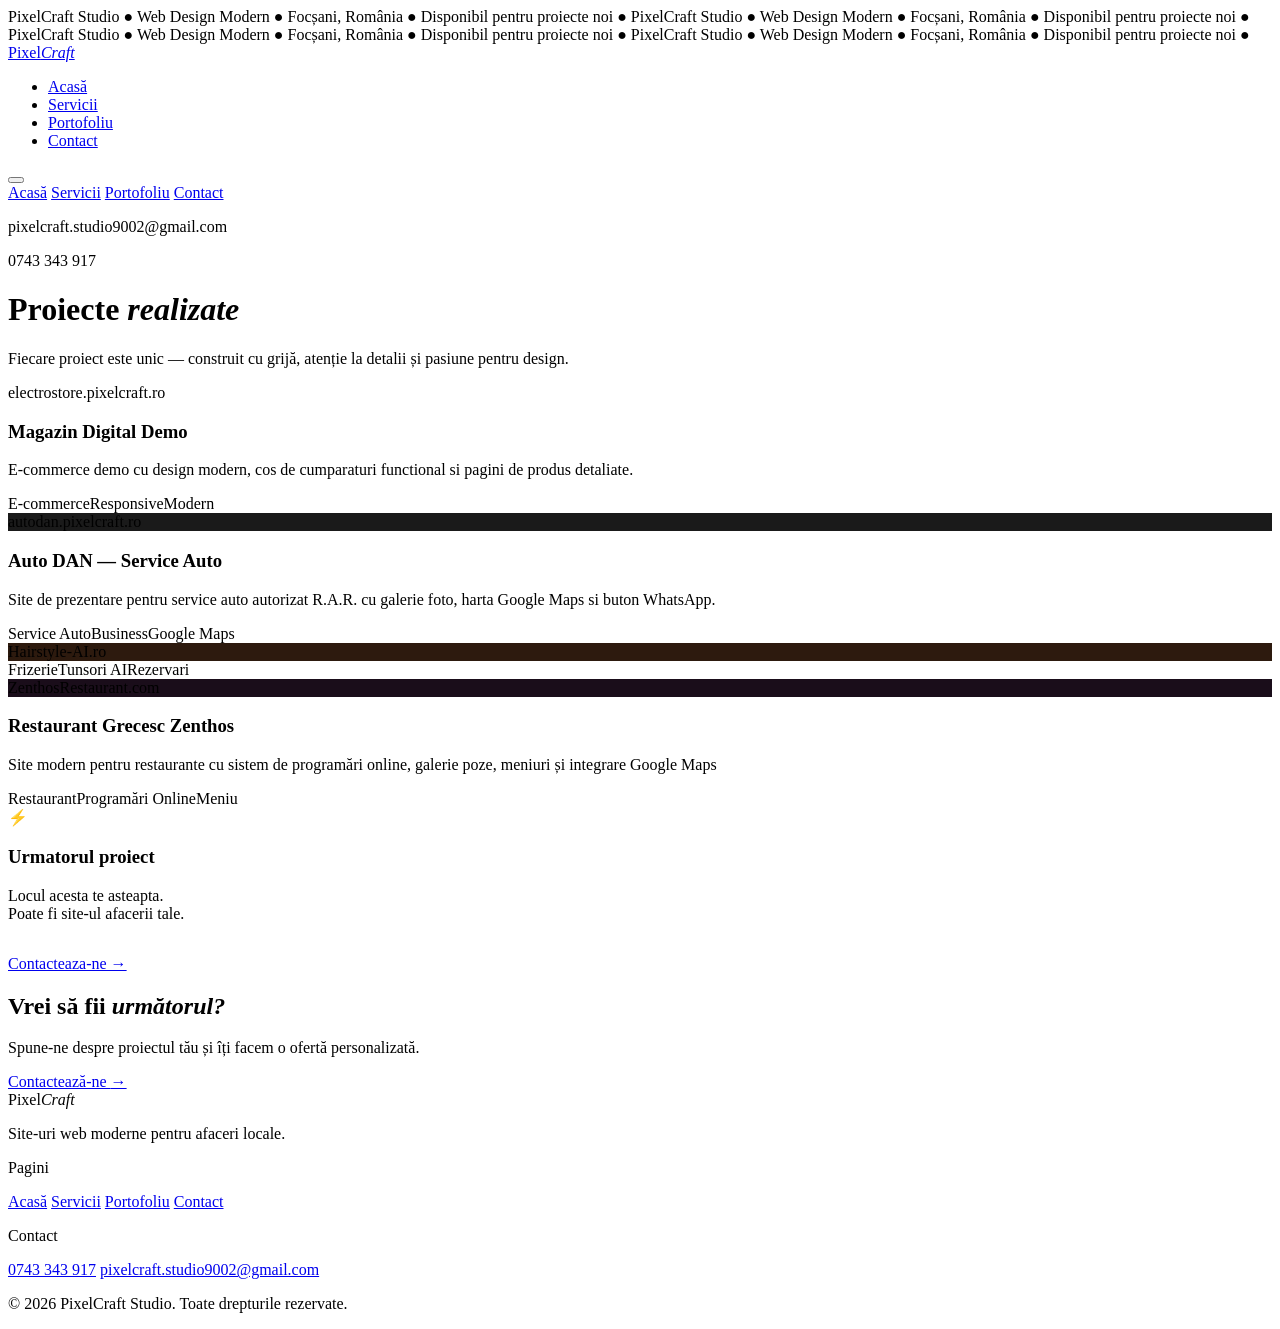
==== portofoliu.html @ c8fe1ae3 "Update portofoliu.html" ====
<!DOCTYPE html>
<html lang="ro">
<head>
<meta charset="UTF-8">
<meta name="viewport" content="width=device-width, initial-scale=1.0">
<title>Portofoliu — PixelCraft Studio</title>
<link href="https://fonts.googleapis.com/css2?family=Instrument+Serif:ital@0;1&family=Anybody:wght@300;400;500;600;700;800;900&family=JetBrains+Mono:wght@400;500&display=swap" rel="stylesheet">
<link rel="stylesheet" href="style.css">
</head>
<body>
<div class="cursor" id="cursor"></div>

<div class="marquee-wrap">
  <div class="marquee">
    <span>PixelCraft Studio <b class="dot">●</b> Web Design Modern <b class="dot">●</b> Focșani, România <b class="dot">●</b> Disponibil pentru proiecte noi <b class="dot">●</b></span>
    <span>PixelCraft Studio <b class="dot">●</b> Web Design Modern <b class="dot">●</b> Focșani, România <b class="dot">●</b> Disponibil pentru proiecte noi <b class="dot">●</b></span>
    <span>PixelCraft Studio <b class="dot">●</b> Web Design Modern <b class="dot">●</b> Focșani, România <b class="dot">●</b> Disponibil pentru proiecte noi <b class="dot">●</b></span>
    <span>PixelCraft Studio <b class="dot">●</b> Web Design Modern <b class="dot">●</b> Focșani, România <b class="dot">●</b> Disponibil pentru proiecte noi <b class="dot">●</b></span>
  </div>
</div>

<nav id="navbar">
  <a href="index.html" class="logo">Pixel<i>Craft</i></a>
  <ul class="nav-links">
    <li><a href="index.html">Acasă</a></li>
    <li><a href="servicii.html">Servicii</a></li>
    <li><a href="portofoliu.html" class="active">Portofoliu</a></li>
    <li><a href="contact.html" class="cta-link">Contact</a></li>
  </ul>
  <button class="hamburger" id="hamburger" aria-label="Meniu"><span></span><span></span><span></span></button>
</nav>

<div class="mobile-menu" id="mobileMenu">
  <div class="mobile-menu-inner">
    <a href="index.html" class="mobile-link">Acasă</a>
    <a href="servicii.html" class="mobile-link">Servicii</a>
    <a href="portofoliu.html" class="mobile-link active">Portofoliu</a>
    <a href="contact.html" class="mobile-link">Contact</a>
    <div class="mobile-menu-footer">
      <p>pixelcraft.studio9002@gmail.com</p>
      <p>0743 343 917</p>
    </div>
  </div>
</div>

<div class="page-header">
  <div class="container">
    <h1 class="page-title anim">Proiecte <em class="accent-italic">realizate</em></h1>
    <p class="page-subtitle anim anim-d2">Fiecare proiect este unic — construit cu grijă, atenție la detalii și pasiune pentru design.</p>
  </div>
</div>

<section class="portfolio-full">
  <div class="container">



<div class="portfolio-full-grid">
      <!-- PROIECT 1 - ElectroStore -->
      <a href="https://pixelcraft-fo.github.io/electrostore/" target="_blank" class="pf-card anim" style="text-decoration:none; color:inherit;">
        <div class="pf-thumb">
          <div class="pp-browser">
            <div class="pp-browser-bar">
              <span class="pp-dot"></span><span class="pp-dot"></span><span class="pp-dot"></span>
              <span class="pp-url">electrostore.pixelcraft.ro</span>
            </div>
            <div class="pp-browser-body">
              <div class="pp-line pp-line-accent"></div>
              <div class="pp-line pp-line-80"></div>
              <div class="pp-line pp-line-60"></div>
              <div class="pp-blocks">
                <div class="pp-block"></div>
                <div class="pp-block"></div>
              </div>
            </div>
          </div>
        </div>
        <div class="pf-info">
          <h3>Magazin Digital Demo</h3>
          <p>E-commerce demo cu design modern, cos de cumparaturi functional si pagini de produs detaliate.</p>
          <div class="pp-tags">
            <span>E-commerce</span><span>Responsive</span><span>Modern</span>
          </div>
        </div>
      </a>

      <!-- PROIECT 2 - Auto DAN -->
      <a href="https://pixelcraft-fo.github.io/AutoDAN/" target="_blank" class="pf-card anim anim-delay-1" style="text-decoration:none; color:inherit;">
        <div class="pf-thumb" style="background: #1a1a1a;">
          <div class="pp-browser">
            <div class="pp-browser-bar">
              <span class="pp-dot"></span><span class="pp-dot"></span><span class="pp-dot"></span>
              <span class="pp-url">autodan.pixelcraft.ro</span>
            </div>
            <div class="pp-browser-body">
              <div class="pp-line" style="width:55%; background: rgba(245,197,24,0.4);"></div>
              <div class="pp-line pp-line-80"></div>
              <div class="pp-line pp-line-60"></div>
              <div class="pp-blocks">
                <div class="pp-block"></div>
                <div class="pp-block"></div>
              </div>
            </div>
          </div>
        </div>
        <div class="pf-info">
          <h3>Auto DAN — Service Auto</h3>
          <p>Site de prezentare pentru service auto autorizat R.A.R. cu galerie foto, harta Google Maps si buton WhatsApp.</p>
          <div class="pp-tags">
            <span>Service Auto</span><span>Business</span><span>Google Maps</span>
          </div>
        </div>
      </a>

      <!-- PROIECT 3 - AI-Hairstyle (fictiv) -->
      <a href="https://barbershop-site-five.vercel.app/index.html" target="_blank" class="pf-card anim" style="text-decoration:none; color:inherit;">
        <div class="pf-thumb" style="background: #2d1a0e;">
          <div class="pp-browser">
            <div class="pp-browser-bar">
              <span class="pp-dot"></span><span class="pp-dot"></span><span class="pp-dot"></span>
              <span class="pp-url">Hairstyle-AI.ro</span>
            </div>
            <div class="pp-browser-body">
              <div class="pp-line" style="width:55%; background: rgba(196,69,54,0.4);"></div>
              <div class="pp-line pp-line-80"></div>
              <div class="pp-line pp-line-60"></div>
              <div class="pp-blocks">
                <div class="pp-block"></div>
                <div class="pp-block"></div>
              </div>
            </div>
          </div>
        </div>
         <div class="pp-tags">
            <span>Frizerie</span><span>Tunsori AI</span><span>Rezervari</span>
          </div>
        </div>
      </a>  





<!-- PROIECT 4 - Restaurant Zenthos -->
<a href="https://pixelcraft-fo.github.io/zenthos-restaurant/index.html#hero" target="_blank" class="pf-card anim anim-delay-2" style="text-decoration:none; color:inherit;">
  <div class="pf-thumb" style="background: #1a0d1a;">
    <div class="pp-browser">
      <div class="pp-browser-bar">
        <span class="pp-dot"></span><span class="pp-dot"></span><span class="pp-dot"></span>
        <span class="pp-url">ZenthosRestaurant.com</span>
      </div>
      <div class="pp-browser-body">
        <div class="pp-line" style="width:55%; background: rgba(200,100,200,0.4);"></div>
        <div class="pp-line pp-line-80"></div>
        <div class="pp-line pp-line-60"></div>
        <div class="pp-blocks">
          <div class="pp-block"></div>
          <div class="pp-block"></div>
        </div>
      </div>
    </div>
  </div>
  <div class="pf-info">
    <h3>Restaurant Grecesc Zenthos</h3>
    <p>Site modern pentru restaurante cu sistem de programări online, galerie poze, meniuri și integrare Google Maps</p>
    <div class="pp-tags">
      <span>Restaurant</span><span>Programări Online</span><span>Meniu</span>
    </div>
  </div>
</a>




    

      <!-- URMATORUL PROIECT -->
      <div class="pf-card pf-coming anim anim-delay-1">
        <div class="pf-coming-inner">
          <div class="pf-coming-icon">⚡</div>
          <h3>Urmatorul proiect</h3>
          <p>Locul acesta te asteapta.<br>Poate fi site-ul afacerii tale.</p>
          <a href="contact.html" class="link-arrow" style="margin-top: 16px; display: inline-block;">Contacteaza-ne →</a>
        </div>
      </div>
    </div>




    
  </div>
</section>

<section class="cta-band">
  <div class="container">
    <div class="cta-content anim">
      <h2 class="cta-title">Vrei să fii <em class="accent-italic">următorul?</em></h2>
      <p class="cta-desc">Spune-ne despre proiectul tău și îți facem o ofertă personalizată.</p>
      <a href="contact.html" class="btn-primary btn-light">Contactează-ne <span class="btn-arrow">→</span></a>
    </div>
  </div>
</section>

<footer class="site-footer">
  <div class="container footer-grid">
    <div class="footer-brand">
      <span class="logo">Pixel<i>Craft</i></span>
      <p class="footer-tagline">Site-uri web moderne pentru afaceri locale.</p>
    </div>
    <div class="footer-nav">
      <p class="footer-heading">Pagini</p>
      <a href="index.html">Acasă</a>
      <a href="servicii.html">Servicii</a>
      <a href="portofoliu.html">Portofoliu</a>
      <a href="contact.html">Contact</a>
    </div>
    <div class="footer-contact">
      <p class="footer-heading">Contact</p>
      <a href="tel:0743343917">0743 343 917</a>
      <a href="mailto:pixelcraft.studio9002@gmail.com">pixelcraft.studio9002@gmail.com</a>
    </div>
  </div>
  <div class="container footer-bottom">
    <p>© 2026 PixelCraft Studio. Toate drepturile rezervate.</p>
  </div>
</footer>

<script src="main.js"></script>
</body>
</html>
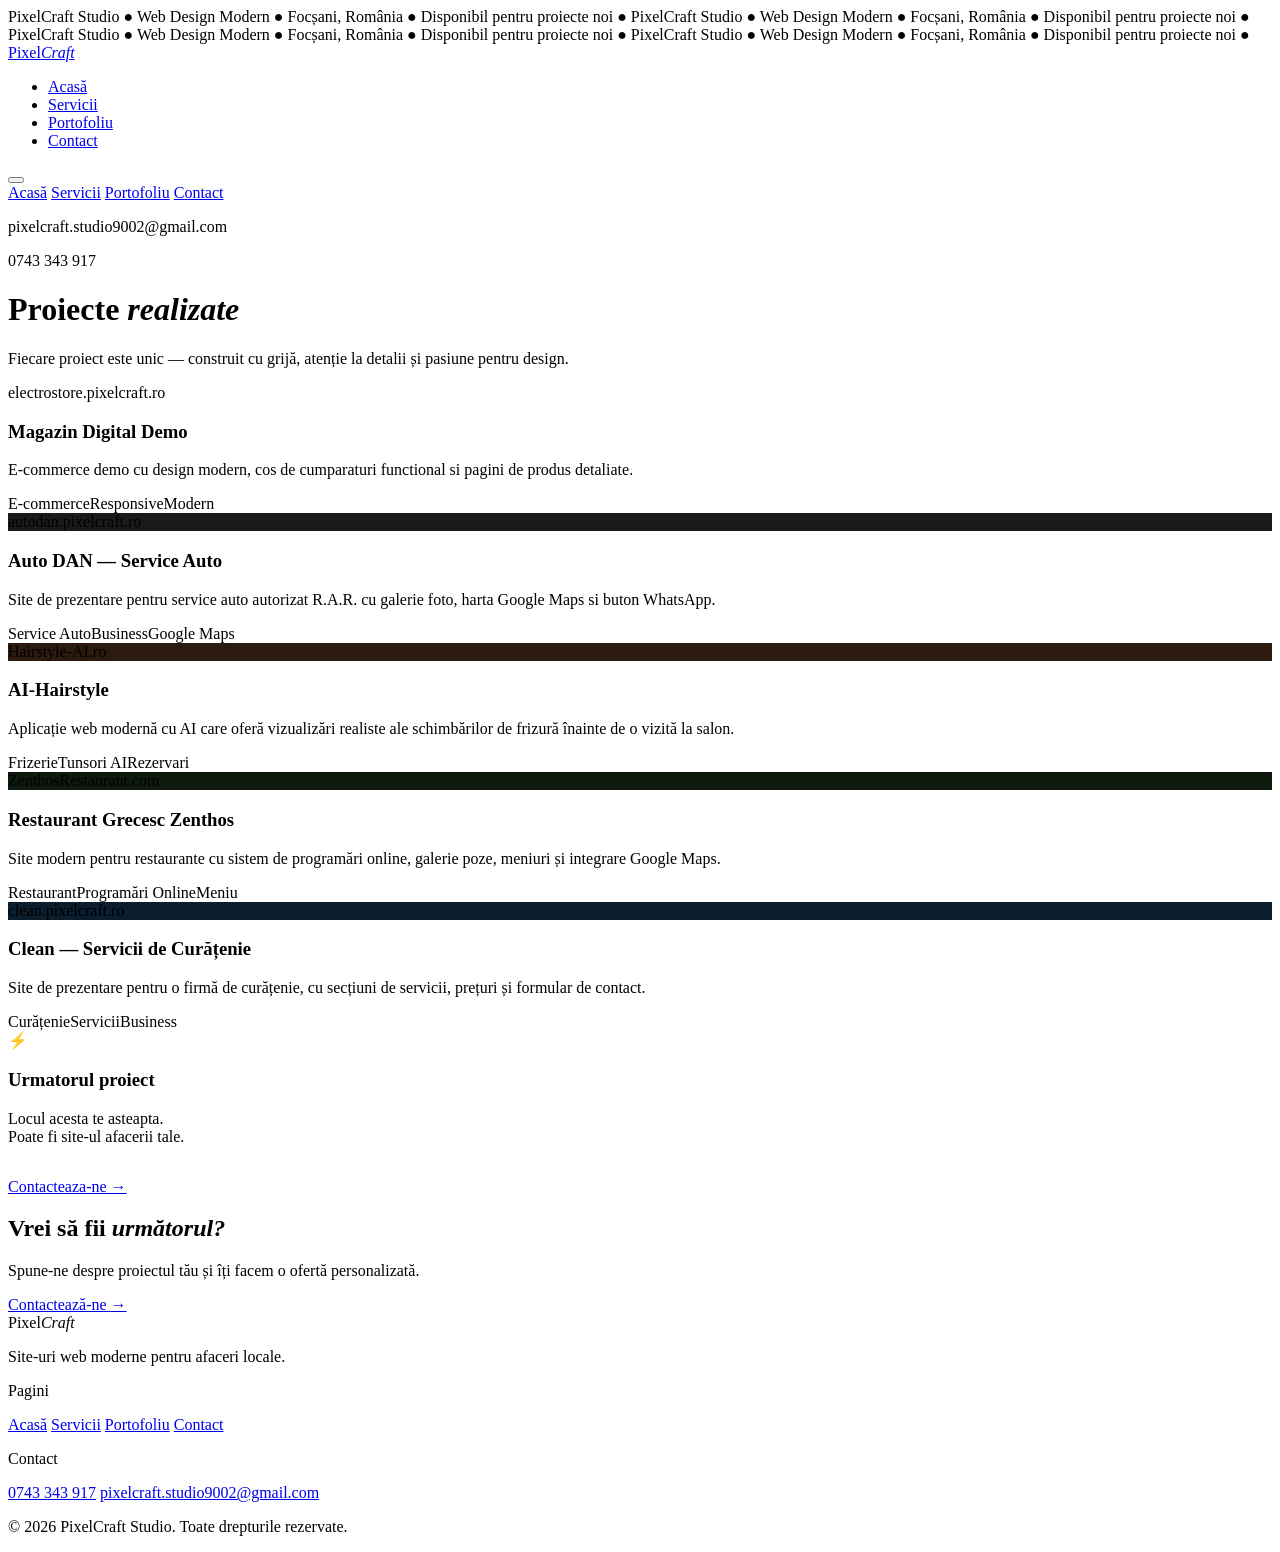
==== commit 35cd1f98: "Update portofoliu.html" ====
--- a/portofoliu.html
+++ b/portofoliu.html
@@ -52,10 +52,8 @@
 
 <section class="portfolio-full">
   <div class="container">
-
-
-
-<div class="portfolio-full-grid">
+    <div class="portfolio-full-grid">
+
       <!-- PROIECT 1 - ElectroStore -->
       <a href="https://pixelcraft-fo.github.io/electrostore/" target="_blank" class="pf-card anim" style="text-decoration:none; color:inherit;">
         <div class="pf-thumb">
@@ -112,7 +110,7 @@
         </div>
       </a>
 
-      <!-- PROIECT 3 - AI-Hairstyle (fictiv) -->
+      <!-- PROIECT 3 - AI-Hairstyle -->
       <a href="https://barbershop-site-five.vercel.app/index.html" target="_blank" class="pf-card anim" style="text-decoration:none; color:inherit;">
         <div class="pf-thumb" style="background: #2d1a0e;">
           <div class="pp-browser">
@@ -131,26 +129,54 @@
             </div>
           </div>
         </div>
-         <div class="pp-tags">
+        <div class="pf-info">
+          <h3>AI-Hairstyle</h3>
+          <p>Aplicație web modernă cu AI care oferă vizualizări realiste ale schimbărilor de frizură înainte de o vizită la salon.</p>
+          <div class="pp-tags">
             <span>Frizerie</span><span>Tunsori AI</span><span>Rezervari</span>
           </div>
         </div>
-      </a>  
-
-
-
-
-
-<!-- PROIECT 4 - Restaurant Zenthos -->
-<a href="https://pixelcraft-fo.github.io/zenthos-restaurant/index.html#hero" target="_blank" class="pf-card anim anim-delay-2" style="text-decoration:none; color:inherit;">
-  <div class="pf-thumb" style="background: #1a0d1a;">
+      </a>
+
+      <!-- PROIECT 4 - Restaurant Zenthos -->
+      <a href="https://pixelcraft-fo.github.io/zenthos-restaurant/index.html#hero" target="_blank" class="pf-card anim anim-delay-1" style="text-decoration:none; color:inherit;">
+        <div class="pf-thumb" style="background: #0d1a0d;">
+          <div class="pp-browser">
+            <div class="pp-browser-bar">
+              <span class="pp-dot"></span><span class="pp-dot"></span><span class="pp-dot"></span>
+              <span class="pp-url">ZenthosRestaurant.com</span>
+            </div>
+            <div class="pp-browser-body">
+              <div class="pp-line" style="width:55%; background: rgba(100,200,100,0.4);"></div>
+              <div class="pp-line pp-line-80"></div>
+              <div class="pp-line pp-line-60"></div>
+              <div class="pp-blocks">
+                <div class="pp-block"></div>
+                <div class="pp-block"></div>
+              </div>
+            </div>
+          </div>
+        </div>
+        <div class="pf-info">
+          <h3>Restaurant Grecesc Zenthos</h3>
+          <p>Site modern pentru restaurante cu sistem de programări online, galerie poze, meniuri și integrare Google Maps.</p>
+          <div class="pp-tags">
+            <span>Restaurant</span><span>Programări Online</span><span>Meniu</span>
+          </div>
+        </div>
+      </a>
+
+
+<!-- PROIECT 5 - Clean -->
+<a href="https://pixelcraft-fo.github.io/Clean/" target="_blank" class="pf-card anim anim-delay-1" style="text-decoration:none; color:inherit;">
+  <div class="pf-thumb" style="background: #0a1e2e;">
     <div class="pp-browser">
       <div class="pp-browser-bar">
         <span class="pp-dot"></span><span class="pp-dot"></span><span class="pp-dot"></span>
-        <span class="pp-url">ZenthosRestaurant.com</span>
+        <span class="pp-url">clean.pixelcraft.ro</span>
       </div>
       <div class="pp-browser-body">
-        <div class="pp-line" style="width:55%; background: rgba(200,100,200,0.4);"></div>
+        <div class="pp-line" style="width:55%; background: rgba(56,189,248,0.4);"></div>
         <div class="pp-line pp-line-80"></div>
         <div class="pp-line pp-line-60"></div>
         <div class="pp-blocks">
@@ -161,21 +187,18 @@
     </div>
   </div>
   <div class="pf-info">
-    <h3>Restaurant Grecesc Zenthos</h3>
-    <p>Site modern pentru restaurante cu sistem de programări online, galerie poze, meniuri și integrare Google Maps</p>
+    <h3>Clean — Servicii de Curățenie</h3>
+    <p>Site de prezentare pentru o firmă de curățenie, cu secțiuni de servicii, prețuri și formular de contact.</p>
     <div class="pp-tags">
-      <span>Restaurant</span><span>Programări Online</span><span>Meniu</span>
+      <span>Curățenie</span><span>Servicii</span><span>Business</span>
     </div>
   </div>
 </a>
 
 
-
-
-    
-
+      
       <!-- URMATORUL PROIECT -->
-      <div class="pf-card pf-coming anim anim-delay-1">
+      <div class="pf-card pf-coming anim anim-delay-2">
         <div class="pf-coming-inner">
           <div class="pf-coming-icon">⚡</div>
           <h3>Urmatorul proiect</h3>
@@ -183,12 +206,8 @@
           <a href="contact.html" class="link-arrow" style="margin-top: 16px; display: inline-block;">Contacteaza-ne →</a>
         </div>
       </div>
-    </div>
-
-
-
-
-    
+
+    </div>
   </div>
 </section>
 
@@ -202,6 +221,7 @@
   </div>
 </section>
 
+  
 <footer class="site-footer">
   <div class="container footer-grid">
     <div class="footer-brand">
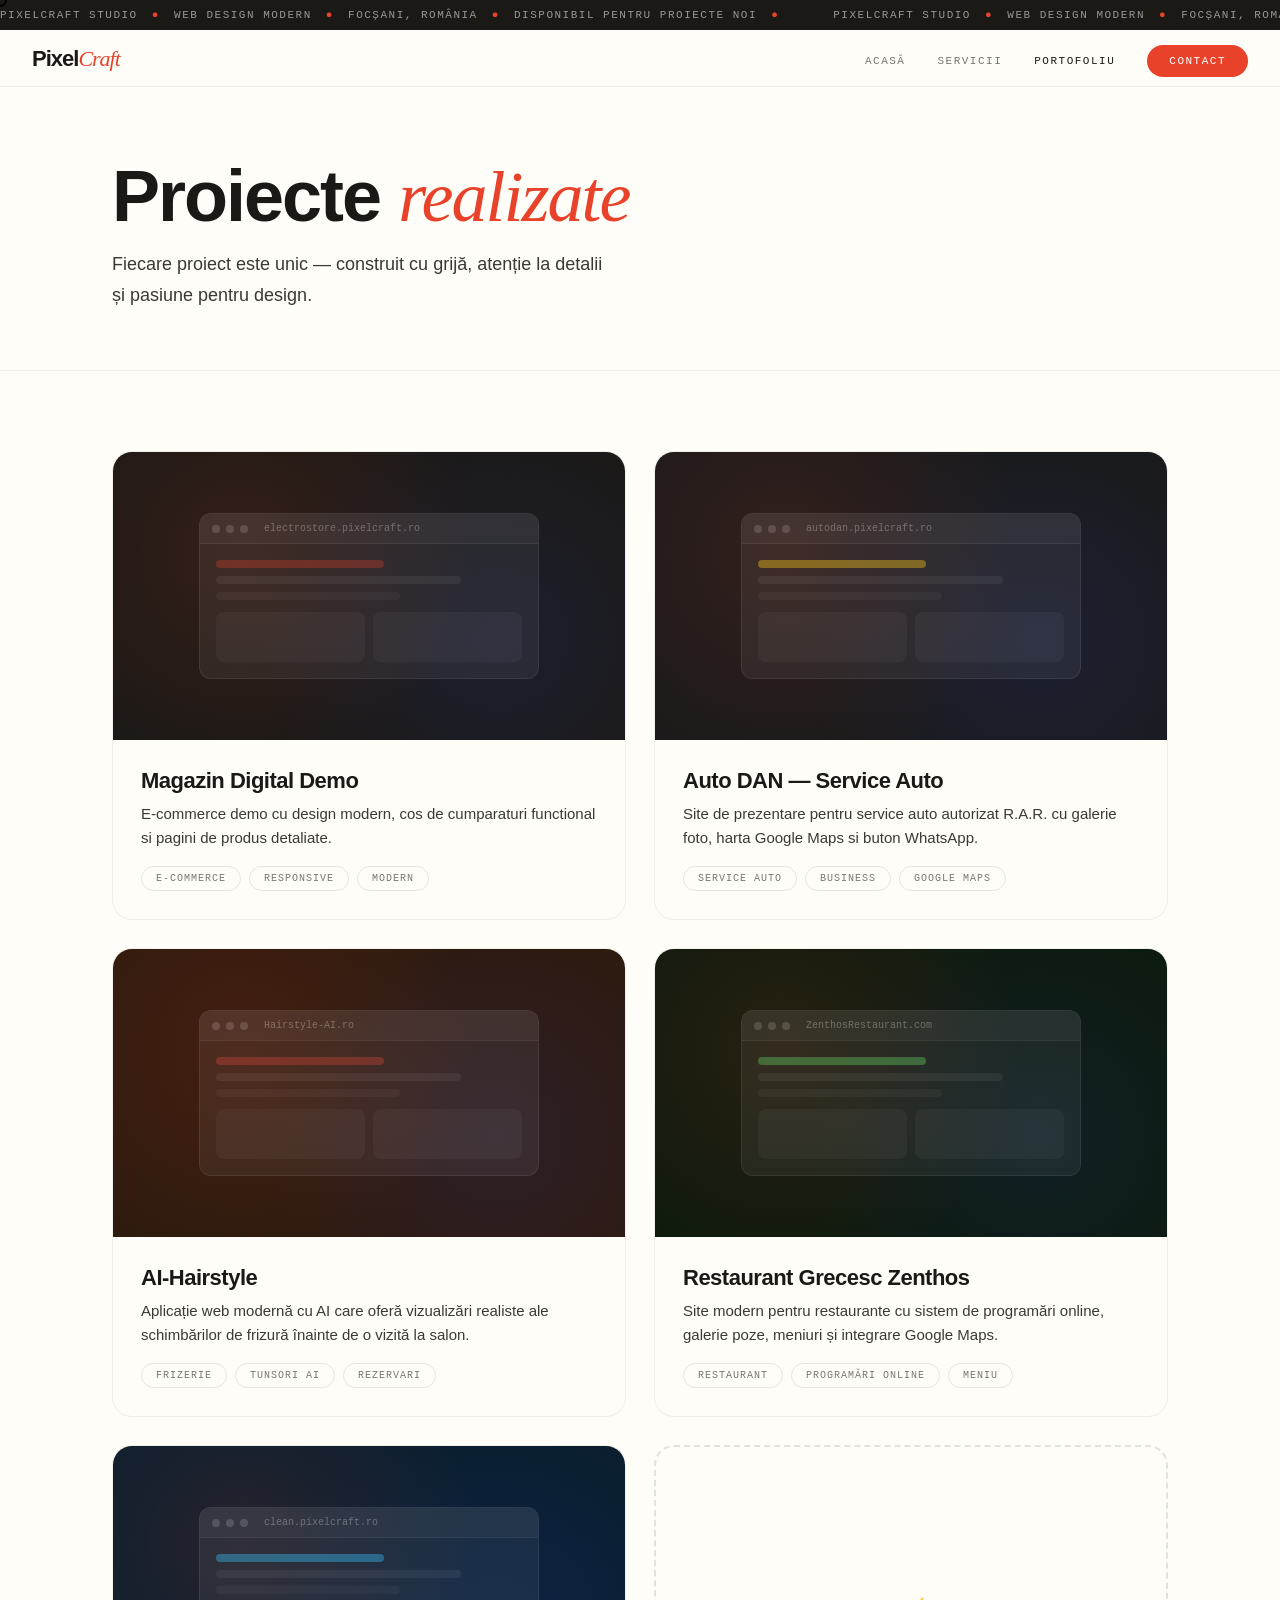
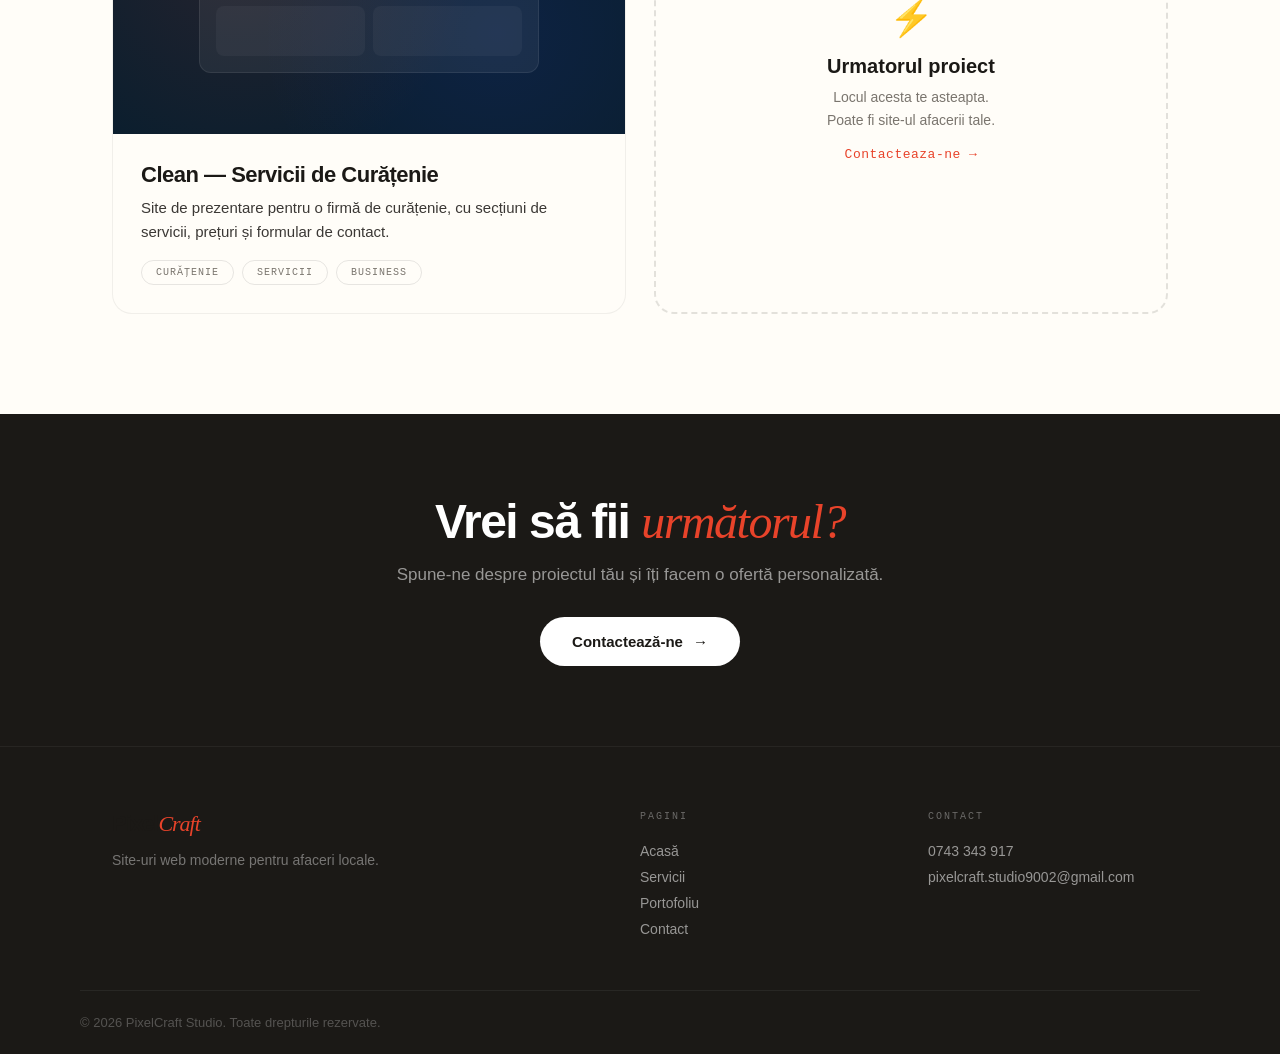
==== commit 0e7e9681: "Add files via upload" ====
--- a/portofoliu.html
+++ b/portofoliu.html
@@ -248,4 +248,4 @@
 
 <script src="main.js"></script>
 </body>
-</html>
+</html>
--- a/style.css
+++ b/style.css
@@ -0,0 +1,945 @@
+/* ===========================
+   PIXELCRAFT STUDIO — STYLES
+   =========================== */
+
+:root {
+  --cream: #FFFDF8;
+  --sand: #F5F1EA;
+  --ink: #1B1916;
+  --ink-body: #3B3835;
+  --ink-muted: #7A756E;
+  --pop: #E8432A;
+  --pop-dark: #C5331C;
+  --pop-soft: #FFF0ED;
+  --blue: #2B4AFF;
+  --blue-soft: #EEF1FF;
+  --green: #1A9E5C;
+  --green-soft: #EAFAF2;
+  --font-display: 'Anybody', sans-serif;
+  --font-serif: 'Instrument Serif', serif;
+  --font-mono: 'JetBrains Mono', monospace;
+}
+
+* { margin: 0; padding: 0; box-sizing: border-box; }
+html { scroll-behavior: smooth; }
+
+body {
+  font-family: var(--font-display);
+  background: var(--cream);
+  color: var(--ink);
+  overflow-x: hidden;
+  cursor: none;
+  -webkit-font-smoothing: antialiased;
+}
+
+.container {
+  max-width: 1120px;
+  margin: 0 auto;
+  padding: 0 32px;
+}
+
+/* ============ CURSOR ============ */
+.cursor {
+  width: 14px; height: 14px;
+  border: 2px solid var(--ink);
+  border-radius: 50%;
+  position: fixed; top: 0; left: 0;
+  pointer-events: none; z-index: 9999;
+  transition: width 0.25s, height 0.25s, margin 0.25s, background 0.25s, border-color 0.25s;
+  margin-left: -7px; margin-top: -7px;
+  mix-blend-mode: difference;
+}
+.cursor.hover {
+  width: 44px; height: 44px;
+  margin-left: -22px; margin-top: -22px;
+  background: #fff; border-color: #fff;
+}
+
+/* ============ MARQUEE ============ */
+.marquee-wrap {
+  background: var(--ink);
+  overflow: hidden;
+  padding: 9px 0;
+  position: fixed; top: 0; left: 0; right: 0;
+  z-index: 200;
+}
+.marquee {
+  display: flex; gap: 48px;
+  animation: ticker 22s linear infinite;
+  white-space: nowrap; width: max-content;
+}
+.marquee span {
+  font-family: var(--font-mono);
+  font-size: 11px;
+  letter-spacing: 1.5px;
+  text-transform: uppercase;
+  color: rgba(255,255,255,0.55);
+}
+.marquee .dot { color: var(--pop); margin: 0 6px; }
+@keyframes ticker {
+  0% { transform: translateX(0); }
+  100% { transform: translateX(-50%); }
+}
+
+/* ============ NAV ============ */
+nav {
+  position: fixed;
+  top: 32px; left: 0; right: 0;
+  z-index: 150;
+  padding: 14px 32px;
+  display: flex; align-items: center; justify-content: space-between;
+  background: rgba(255,253,248,0.8);
+  backdrop-filter: blur(20px);
+  -webkit-backdrop-filter: blur(20px);
+  border-bottom: 1px solid rgba(27,25,22,0.06);
+}
+.logo {
+  font-family: var(--font-display);
+  font-weight: 900; font-size: 22px;
+  text-decoration: none; color: var(--ink);
+  letter-spacing: -1px;
+}
+.logo i {
+  font-family: var(--font-serif);
+  font-style: italic; color: var(--pop); font-weight: 400;
+}
+.nav-links {
+  display: flex; gap: 32px; list-style: none; align-items: center;
+}
+.nav-links a {
+  font-family: var(--font-mono);
+  font-size: 11px; text-transform: uppercase;
+  letter-spacing: 1.5px; color: var(--ink-muted);
+  text-decoration: none; transition: color 0.3s;
+  font-weight: 500;
+}
+.nav-links a:hover, .nav-links a.active { color: var(--ink); }
+.nav-links .cta-link {
+  background: var(--pop); color: #fff !important;
+  padding: 10px 22px; border-radius: 100px;
+  transition: all 0.3s;
+}
+.nav-links .cta-link:hover { background: var(--pop-dark); transform: scale(1.04); }
+
+.hamburger {
+  display: none; background: none; border: none;
+  cursor: pointer; padding: 4px; z-index: 210;
+}
+.hamburger span {
+  display: block; width: 26px; height: 2px;
+  background: var(--ink); margin: 6px 0;
+  transition: all 0.3s; border-radius: 2px;
+}
+.hamburger.open span:nth-child(1) { transform: rotate(45deg) translate(5px, 6px); }
+.hamburger.open span:nth-child(2) { opacity: 0; }
+.hamburger.open span:nth-child(3) { transform: rotate(-45deg) translate(5px, -6px); }
+
+/* ============ MOBILE MENU ============ */
+.mobile-menu {
+  position: fixed; inset: 0;
+  background: var(--cream);
+  z-index: 190;
+  display: flex; align-items: center; justify-content: center;
+  opacity: 0; pointer-events: none;
+  transition: opacity 0.4s;
+}
+.mobile-menu.open { opacity: 1; pointer-events: all; }
+.mobile-menu-inner { text-align: center; }
+.mobile-link {
+  display: block;
+  font-family: var(--font-display);
+  font-weight: 800; font-size: 36px;
+  letter-spacing: -1px;
+  color: var(--ink); text-decoration: none;
+  padding: 14px 0;
+  transition: color 0.3s;
+}
+.mobile-link:hover, .mobile-link.active { color: var(--pop); }
+.mobile-menu-footer {
+  margin-top: 40px;
+  font-family: var(--font-mono);
+  font-size: 12px; color: var(--ink-muted);
+  line-height: 2;
+}
+
+/* ============ TYPOGRAPHY ============ */
+.accent-italic {
+  font-family: var(--font-serif);
+  font-style: italic; font-weight: 400;
+  color: var(--pop);
+}
+.section-num {
+  font-family: var(--font-mono);
+  font-size: 13px; color: var(--pop);
+  letter-spacing: 2px; margin-bottom: 14px;
+  display: block;
+}
+.section-title {
+  font-family: var(--font-display);
+  font-weight: 800;
+  font-size: clamp(32px, 4.5vw, 52px);
+  letter-spacing: -1.5px; line-height: 1.05;
+  color: var(--ink);
+}
+.section-header { margin-bottom: 48px; }
+
+/* ============ BUTTONS ============ */
+.btn-primary {
+  display: inline-flex; align-items: center; gap: 10px;
+  background: var(--pop); color: #fff;
+  font-family: var(--font-display);
+  font-size: 15px; font-weight: 600;
+  padding: 16px 32px; border-radius: 100px;
+  text-decoration: none; border: none; cursor: pointer;
+  transition: all 0.35s cubic-bezier(0.16,1,0.3,1);
+}
+.btn-primary:hover {
+  background: var(--pop-dark);
+  transform: translateY(-2px);
+  box-shadow: 0 10px 30px rgba(232,67,42,0.25);
+}
+.btn-arrow { transition: transform 0.3s; }
+.btn-primary:hover .btn-arrow { transform: translateX(4px); }
+
+.btn-outline {
+  display: inline-flex; align-items: center; gap: 10px;
+  background: transparent; color: var(--ink);
+  font-family: var(--font-display);
+  font-size: 15px; font-weight: 600;
+  padding: 16px 32px; border-radius: 100px;
+  text-decoration: none;
+  border: 2px solid rgba(27,25,22,0.15);
+  transition: all 0.35s;
+}
+.btn-outline:hover {
+  border-color: var(--ink);
+  transform: translateY(-2px);
+}
+
+.btn-light {
+  background: #fff; color: var(--ink);
+}
+.btn-light:hover {
+  background: var(--sand);
+  box-shadow: 0 10px 30px rgba(0,0,0,0.1);
+}
+
+.link-arrow {
+  font-family: var(--font-mono);
+  font-size: 13px; letter-spacing: 0.5px;
+  color: var(--pop); text-decoration: none;
+  font-weight: 500;
+  transition: letter-spacing 0.3s;
+}
+.link-arrow:hover { letter-spacing: 1.5px; }
+
+.section-cta { margin-top: 40px; }
+
+/* ============ HERO ============ */
+.hero {
+  min-height: 100vh;
+  display: flex; align-items: center;
+  padding: 140px 0 80px;
+  position: relative; overflow: hidden;
+}
+.hero-inner {
+  max-width: 1120px; margin: 0 auto;
+  padding: 0 32px; position: relative; z-index: 2;
+}
+.hero-eyebrow {
+  font-family: var(--font-mono);
+  font-size: 12px; letter-spacing: 3px;
+  text-transform: uppercase;
+  color: var(--ink-muted); margin-bottom: 28px;
+}
+.hero-title {
+  font-family: var(--font-display);
+  font-weight: 900;
+  font-size: clamp(48px, 8vw, 100px);
+  line-height: 0.95; letter-spacing: -3px;
+  margin-bottom: 32px; color: var(--ink);
+}
+.hero-title .line {
+  display: block; overflow: hidden;
+}
+.hero-title .line span {
+  display: inline-block;
+}
+.hero-desc {
+  font-size: 18px; color: var(--ink-body);
+  max-width: 460px; line-height: 1.75;
+  font-weight: 400; margin-bottom: 40px;
+}
+.hero-buttons { display: flex; gap: 14px; flex-wrap: wrap; }
+
+.hero-shapes {
+  position: absolute; inset: 0; z-index: 1;
+  pointer-events: none;
+}
+.blob {
+  position: absolute; border-radius: 50%;
+  animation: morph 10s ease-in-out infinite;
+}
+.blob-1 {
+  width: 340px; height: 340px;
+  background: var(--pop-soft);
+  top: 10%; right: 5%;
+  opacity: 0.7;
+}
+.blob-2 {
+  width: 200px; height: 200px;
+  background: var(--blue-soft);
+  top: 50%; right: 20%;
+  animation-delay: -3s; opacity: 0.6;
+}
+.blob-3 {
+  width: 140px; height: 140px;
+  background: var(--green-soft);
+  top: 65%; right: 8%;
+  animation-delay: -6s; opacity: 0.5;
+}
+@keyframes morph {
+  0%, 100% { border-radius: 60% 40% 30% 70% / 60% 30% 70% 40%; }
+  33% { border-radius: 30% 60% 70% 40% / 50% 60% 30% 60%; }
+  66% { border-radius: 50% 60% 30% 60% / 30% 40% 70% 60%; }
+}
+
+/* ============ HOME SERVICES ============ */
+.home-services {
+  padding: 80px 0 100px;
+  border-top: 1px solid rgba(27,25,22,0.06);
+}
+.services-preview {
+  display: grid; grid-template-columns: repeat(3, 1fr);
+  gap: 2px; background: rgba(27,25,22,0.08);
+  border-radius: 20px; overflow: hidden;
+}
+.service-preview-card {
+  background: var(--cream);
+  padding: 40px 28px;
+  text-decoration: none; color: var(--ink);
+  position: relative; overflow: hidden;
+  transition: all 0.5s cubic-bezier(0.16,1,0.3,1);
+  display: flex; flex-direction: column;
+}
+.service-preview-card::before {
+  content: ''; position: absolute; inset: 0;
+  background: var(--ink);
+  transform: translateY(101%);
+  transition: transform 0.5s cubic-bezier(0.16,1,0.3,1);
+  z-index: 0;
+}
+.service-preview-card:hover::before { transform: translateY(0); }
+.service-preview-card > * { position: relative; z-index: 1; }
+.service-preview-card:hover { color: #fff; }
+.service-preview-card:hover .sp-num { color: var(--pop); }
+.service-preview-card:hover .sp-desc { color: rgba(255,255,255,0.6); }
+.service-preview-card:hover .sp-price { background: rgba(255,255,255,0.1); color: #fff; border-color: rgba(255,255,255,0.2); }
+.service-preview-card:hover .sp-arrow { opacity: 1; transform: translateX(0); }
+
+.sp-num {
+  font-family: var(--font-mono);
+  font-size: 44px; font-weight: 500;
+  color: rgba(27,25,22,0.07);
+  margin-bottom: 28px; transition: color 0.5s;
+}
+.sp-name {
+  font-family: var(--font-display);
+  font-size: 21px; font-weight: 700;
+  letter-spacing: -0.3px; margin-bottom: 12px;
+}
+.sp-desc {
+  font-size: 15px; color: var(--ink-body);
+  line-height: 1.65; font-weight: 400;
+  margin-bottom: 24px; transition: color 0.5s;
+  flex: 1;
+}
+.sp-price {
+  display: inline-block;
+  font-family: var(--font-mono);
+  font-size: 12px; font-weight: 500;
+  padding: 8px 16px;
+  border: 1px solid rgba(27,25,22,0.1);
+  border-radius: 100px;
+  color: var(--ink-body);
+  transition: all 0.5s;
+}
+.sp-arrow {
+  position: absolute;
+  bottom: 40px; right: 28px;
+  font-size: 22px; color: var(--pop);
+  opacity: 0; transform: translateX(-10px);
+  transition: all 0.4s;
+}
+
+/* ============ HOME PORTFOLIO ============ */
+.home-portfolio {
+  padding: 80px 0 100px;
+  border-top: 1px solid rgba(27,25,22,0.06);
+}
+.portfolio-preview { margin-top: 0; }
+.pp-card {
+  display: grid; grid-template-columns: 1.1fr 0.9fr;
+  background: var(--ink); border-radius: 24px;
+  overflow: hidden;
+  transition: transform 0.5s cubic-bezier(0.16,1,0.3,1);
+}
+.pp-card:hover { transform: scale(0.99); }
+
+.pp-visual {
+  padding: 40px; display: flex;
+  align-items: center; justify-content: center;
+  position: relative;
+  background:
+    radial-gradient(circle at 30% 40%, rgba(232,67,42,0.12) 0%, transparent 60%),
+    radial-gradient(circle at 70% 60%, rgba(43,74,255,0.1) 0%, transparent 60%);
+}
+.pp-browser {
+  width: 100%; max-width: 360px;
+  background: rgba(255,255,255,0.06);
+  border: 1px solid rgba(255,255,255,0.08);
+  border-radius: 12px; overflow: hidden;
+}
+.pp-browser-bar {
+  height: 30px;
+  background: rgba(255,255,255,0.04);
+  display: flex; align-items: center;
+  gap: 6px; padding: 0 12px;
+  border-bottom: 1px solid rgba(255,255,255,0.06);
+}
+.pp-dot {
+  width: 8px; height: 8px;
+  border-radius: 50%;
+  background: rgba(255,255,255,0.15);
+}
+.pp-url {
+  font-family: var(--font-mono);
+  font-size: 10px; color: rgba(255,255,255,0.3);
+  margin-left: 10px;
+}
+.pp-browser-body { padding: 16px; }
+.pp-line {
+  height: 8px; border-radius: 100px;
+  margin-bottom: 8px;
+}
+.pp-line-accent { width: 55%; background: rgba(232,67,42,0.3); }
+.pp-line-80 { width: 80%; background: rgba(255,255,255,0.06); }
+.pp-line-60 { width: 60%; background: rgba(255,255,255,0.04); }
+.pp-blocks {
+  display: grid; grid-template-columns: 1fr 1fr;
+  gap: 8px; margin-top: 12px;
+}
+.pp-block {
+  height: 50px; border-radius: 8px;
+  background: rgba(255,255,255,0.04);
+}
+
+.pp-info {
+  padding: 48px 40px;
+  display: flex; flex-direction: column;
+  justify-content: center; color: #fff;
+}
+.pp-label {
+  font-family: var(--font-mono);
+  font-size: 11px; letter-spacing: 2px;
+  text-transform: uppercase;
+  color: rgba(255,255,255,0.45);
+  margin-bottom: 14px;
+}
+.pp-name {
+  font-family: var(--font-display);
+  font-size: 28px; font-weight: 700;
+  letter-spacing: -1px; margin-bottom: 14px;
+}
+.pp-desc {
+  font-size: 15px; color: rgba(255,255,255,0.6);
+  line-height: 1.65; margin-bottom: 20px;
+}
+.pp-tags { display: flex; gap: 8px; flex-wrap: wrap; }
+.pp-tags span {
+  font-family: var(--font-mono);
+  font-size: 10px; letter-spacing: 1px;
+  text-transform: uppercase;
+  padding: 6px 14px; border-radius: 100px;
+  border: 1px solid rgba(255,255,255,0.12);
+  color: rgba(255,255,255,0.5);
+}
+
+/* ============ CTA BAND ============ */
+.cta-band {
+  background: var(--ink);
+  padding: 80px 0;
+}
+.cta-content { text-align: center; }
+.cta-title {
+  font-family: var(--font-display);
+  font-weight: 800;
+  font-size: clamp(30px, 4vw, 48px);
+  letter-spacing: -1.5px;
+  color: #fff; margin-bottom: 16px;
+}
+.cta-desc {
+  font-size: 17px; color: rgba(255,255,255,0.55);
+  margin-bottom: 32px; font-weight: 400;
+}
+
+/* ============ FOOTER ============ */
+.site-footer {
+  background: var(--ink);
+  padding: 64px 0 0;
+  border-top: 1px solid rgba(255,255,255,0.05);
+}
+.footer-grid {
+  display: grid;
+  grid-template-columns: 2fr 1fr 1fr;
+  gap: 48px;
+  padding-bottom: 48px;
+  border-bottom: 1px solid rgba(255,255,255,0.06);
+}
+.footer-brand .logo { display: inline-block; margin-bottom: 12px; }
+.footer-brand .logo i { color: var(--pop); }
+.footer-tagline {
+  font-size: 14px; color: rgba(255,255,255,0.4);
+  font-weight: 400; line-height: 1.6;
+}
+.footer-heading {
+  font-family: var(--font-mono);
+  font-size: 10px; letter-spacing: 2px;
+  text-transform: uppercase;
+  color: rgba(255,255,255,0.35);
+  margin-bottom: 16px;
+}
+.footer-nav a, .footer-contact a {
+  display: block;
+  font-size: 14px; color: rgba(255,255,255,0.55);
+  text-decoration: none;
+  padding: 5px 0; transition: color 0.3s;
+}
+.footer-nav a:hover, .footer-contact a:hover { color: #fff; }
+.footer-bottom {
+  padding: 24px 0;
+  font-size: 13px; color: rgba(255,255,255,0.25);
+}
+
+/* ============ ANIMATIONS ============ */
+.anim {
+  opacity: 0; transform: translateY(30px);
+  transition: all 0.8s cubic-bezier(0.16,1,0.3,1);
+}
+.anim.in { opacity: 1; transform: translateY(0); }
+.anim-delay-1 { transition-delay: 0.1s; }
+.anim-delay-2 { transition-delay: 0.2s; }
+.anim-d1 { transition-delay: 0.2s; }
+.anim-d2 { transition-delay: 0.35s; }
+.anim-d3 { transition-delay: 0.5s; }
+.anim-d4 { transition-delay: 0.65s; }
+.anim-d5 { transition-delay: 0.8s; }
+
+/* ============ SERVICII PAGE ============ */
+.page-header {
+  padding: 160px 0 60px;
+  border-bottom: 1px solid rgba(27,25,22,0.06);
+}
+.page-title {
+  font-family: var(--font-display);
+  font-weight: 900;
+  font-size: clamp(40px, 6vw, 72px);
+  letter-spacing: -2px; line-height: 1;
+  color: var(--ink); margin-bottom: 16px;
+}
+.page-subtitle {
+  font-size: 18px; color: var(--ink-body);
+  font-weight: 400; max-width: 500px;
+  line-height: 1.7;
+}
+
+.services-full {
+  padding: 80px 0;
+}
+.service-full-card {
+  display: grid; grid-template-columns: 1fr 1.3fr;
+  gap: 60px; padding: 60px 0;
+  border-bottom: 1px solid rgba(27,25,22,0.06);
+  align-items: start;
+}
+.service-full-card:last-child { border-bottom: none; }
+
+.sf-num {
+  font-family: var(--font-mono);
+  font-size: 64px; font-weight: 500;
+  color: rgba(27,25,22,0.06);
+  margin-bottom: 16px;
+}
+.sf-name {
+  font-family: var(--font-display);
+  font-size: 32px; font-weight: 800;
+  letter-spacing: -1px; margin-bottom: 8px;
+}
+.sf-price-tag {
+  font-family: var(--font-mono);
+  font-size: 14px; font-weight: 500;
+  color: var(--pop);
+}
+
+.sf-desc {
+  font-size: 16px; color: var(--ink-body);
+  line-height: 1.8; margin-bottom: 24px;
+  font-weight: 400;
+}
+.sf-features {
+  list-style: none;
+  display: flex; flex-direction: column; gap: 12px;
+}
+.sf-features li {
+  font-size: 15px; color: var(--ink-body);
+  display: flex; align-items: center; gap: 12px;
+  font-weight: 400;
+}
+.sf-features li::before {
+  content: '→';
+  color: var(--pop);
+  font-weight: 600;
+  flex-shrink: 0;
+}
+
+/* PRICING TABLE on Servicii page */
+.pricing-section {
+  padding: 80px 0 100px;
+  border-top: 1px solid rgba(27,25,22,0.06);
+}
+.pricing-layout {
+  display: grid; grid-template-columns: repeat(4, 1fr);
+  gap: 0; margin-top: 48px;
+  border: 1px solid rgba(27,25,22,0.08);
+  border-radius: 24px; overflow: hidden;
+}
+.pricing-col {
+  padding: 44px 28px;
+  border-right: 1px solid rgba(27,25,22,0.06);
+  transition: all 0.4s;
+}
+.pricing-col:last-child { border-right: none; }
+.pricing-col.highlight { background: var(--ink); color: #fff; }
+.pricing-col:not(.highlight):hover { background: var(--sand); }
+
+.pricing-badge {
+  font-family: var(--font-mono);
+  font-size: 10px; letter-spacing: 2px;
+  text-transform: uppercase;
+  padding: 6px 14px; border-radius: 100px;
+  display: inline-block; margin-bottom: 20px;
+}
+.pricing-col:not(.highlight) .pricing-badge { background: var(--sand); color: var(--ink-muted); }
+.pricing-col.highlight .pricing-badge { background: var(--pop); color: #fff; }
+
+.pricing-tier {
+  font-family: var(--font-display);
+  font-weight: 700; font-size: 22px;
+  letter-spacing: -0.5px; margin-bottom: 6px;
+}
+.pricing-tier-desc {
+  font-size: 14px; font-weight: 400; margin-bottom: 28px;
+}
+.pricing-col:not(.highlight) .pricing-tier-desc { color: var(--ink-muted); }
+.pricing-col.highlight .pricing-tier-desc { color: rgba(255,255,255,0.5); }
+
+.pricing-price {
+  font-family: var(--font-display);
+  font-weight: 900; font-size: 40px;
+  letter-spacing: -2px; margin-bottom: 4px;
+}
+.pricing-price span { font-size: 16px; font-weight: 400; letter-spacing: 0; }
+.pricing-col:not(.highlight) .pricing-price span { color: var(--ink-muted); }
+.pricing-col.highlight .pricing-price span { color: rgba(255,255,255,0.5); }
+
+.pricing-from {
+  font-family: var(--font-mono);
+  font-size: 11px; letter-spacing: 1px;
+  margin-bottom: 28px;
+}
+.pricing-col:not(.highlight) .pricing-from { color: var(--ink-muted); }
+.pricing-col.highlight .pricing-from { color: rgba(255,255,255,0.4); }
+
+.pricing-list {
+  list-style: none;
+  display: flex; flex-direction: column; gap: 12px;
+  margin-bottom: 32px;
+}
+.pricing-list li {
+  font-size: 14px; font-weight: 400;
+  display: flex; align-items: center; gap: 10px;
+}
+.pricing-list li::before {
+  content: '→'; font-size: 12px; color: var(--pop);
+  flex-shrink: 0;
+}
+.pricing-col:not(.highlight) .pricing-list li { color: var(--ink-body); }
+.pricing-col.highlight .pricing-list li { color: rgba(255,255,255,0.7); }
+
+.pricing-cta {
+  display: block; width: 100%; padding: 14px;
+  text-align: center;
+  font-family: var(--font-mono);
+  font-size: 12px; letter-spacing: 1.5px;
+  text-transform: uppercase; text-decoration: none;
+  border-radius: 100px; transition: all 0.3s;
+}
+.pricing-col:not(.highlight) .pricing-cta {
+  border: 1px solid rgba(27,25,22,0.12); color: var(--ink);
+}
+.pricing-col:not(.highlight) .pricing-cta:hover {
+  background: var(--ink); color: #fff; border-color: var(--ink);
+}
+.pricing-col.highlight .pricing-cta {
+  background: var(--pop); color: #fff; border: none;
+}
+.pricing-col.highlight .pricing-cta:hover {
+  background: var(--pop-dark); transform: scale(1.02);
+}
+
+/* ============ PORTOFOLIU PAGE ============ */
+.portfolio-full { padding: 80px 0 100px; }
+.portfolio-full-grid {
+  display: grid; grid-template-columns: 1fr 1fr;
+  gap: 28px;
+}
+.pf-card {
+  border-radius: 20px; overflow: hidden;
+  border: 1px solid rgba(27,25,22,0.06);
+  transition: all 0.5s cubic-bezier(0.16,1,0.3,1);
+  background: var(--cream);
+}
+.pf-card:hover {
+  transform: translateY(-6px);
+  box-shadow: 0 20px 50px rgba(0,0,0,0.07);
+}
+.pf-thumb {
+  aspect-ratio: 16/9;
+  background: var(--ink);
+  display: flex; align-items: center; justify-content: center;
+  position: relative; overflow: hidden;
+  padding: 24px;
+}
+.pf-thumb::before {
+  content: ''; position: absolute; inset: 0;
+  background:
+    radial-gradient(circle at 25% 35%, rgba(232,67,42,0.12), transparent 55%),
+    radial-gradient(circle at 75% 65%, rgba(43,74,255,0.1), transparent 55%);
+}
+.pf-thumb .pp-browser {
+  position: relative; z-index: 1;
+  width: 85%; max-width: 340px;
+}
+.pf-info { padding: 28px; }
+.pf-info h3 {
+  font-family: var(--font-display);
+  font-size: 22px; font-weight: 700;
+  letter-spacing: -0.5px; margin-bottom: 8px;
+  color: var(--ink);
+}
+.pf-info p {
+  font-size: 15px; color: var(--ink-body);
+  line-height: 1.6; margin-bottom: 16px;
+}
+.pf-info .pp-tags span {
+  color: var(--ink-muted);
+  border-color: rgba(27,25,22,0.1);
+}
+
+.pf-coming {
+  border: 2px dashed rgba(27,25,22,0.12);
+  background: transparent;
+  display: flex; align-items: center; justify-content: center;
+  min-height: 340px; text-align: center;
+}
+.pf-coming:hover { transform: none; box-shadow: none; }
+.pf-coming-inner { padding: 40px; }
+.pf-coming-icon {
+  font-size: 36px; margin-bottom: 16px;
+  animation: pulse-icon 3s ease-in-out infinite;
+}
+@keyframes pulse-icon {
+  0%, 100% { transform: scale(1); }
+  50% { transform: scale(1.15); }
+}
+.pf-coming-inner h3 {
+  font-family: var(--font-display);
+  font-size: 20px; font-weight: 700;
+  margin-bottom: 8px; color: var(--ink);
+}
+.pf-coming-inner p {
+  font-size: 14px; color: var(--ink-muted);
+  line-height: 1.6;
+}
+
+/* ============ CONTACT PAGE ============ */
+.contact-full { padding: 80px 0 100px; }
+.contact-grid {
+  display: grid; grid-template-columns: 1fr 1fr;
+  gap: 64px; align-items: start;
+}
+.contact-text {
+  font-size: 17px; color: var(--ink-body);
+  line-height: 1.8; margin-bottom: 40px;
+  font-weight: 400;
+}
+.contact-info-item {
+  display: flex; align-items: center; gap: 18px;
+  padding: 22px 0;
+  border-bottom: 1px solid rgba(27,25,22,0.06);
+}
+.ci-icon {
+  width: 50px; height: 50px;
+  border-radius: 14px;
+  display: flex; align-items: center; justify-content: center;
+  font-size: 22px; flex-shrink: 0;
+}
+.ci-icon.phone { background: var(--green-soft); }
+.ci-icon.email { background: var(--blue-soft); }
+.ci-label {
+  font-family: var(--font-mono);
+  font-size: 10px; letter-spacing: 2px;
+  text-transform: uppercase;
+  color: var(--ink-muted); margin-bottom: 4px;
+}
+.ci-value {
+  font-size: 17px; font-weight: 600;
+}
+.ci-value a {
+  color: var(--ink); text-decoration: none;
+  transition: color 0.3s;
+}
+.ci-value a:hover { color: var(--pop); }
+
+.contact-form-card {
+  background: var(--sand);
+  border-radius: 24px; padding: 40px;
+}
+.cf-title {
+  font-family: var(--font-display);
+  font-size: 22px; font-weight: 700;
+  letter-spacing: -0.5px; margin-bottom: 28px;
+  color: var(--ink);
+}
+.cf-row { margin-bottom: 20px; }
+.cf-label {
+  font-family: var(--font-mono);
+  font-size: 10px; letter-spacing: 2px;
+  text-transform: uppercase;
+  color: var(--ink-muted); margin-bottom: 6px;
+  display: block;
+}
+.cf-input {
+  width: 100%;
+  padding: 14px 0;
+  border: none;
+  border-bottom: 2px solid rgba(27,25,22,0.08);
+  background: transparent;
+  font-family: var(--font-display);
+  font-size: 16px; font-weight: 400;
+  color: var(--ink); outline: none;
+  transition: border-color 0.3s;
+}
+.cf-input:focus { border-color: var(--pop); }
+.cf-input::placeholder { color: var(--ink-muted); }
+textarea.cf-input {
+  resize: vertical; min-height: 100px;
+  font-family: var(--font-display);
+}
+.cf-submit {
+  width: 100%; padding: 16px; margin-top: 28px;
+  background: var(--ink); color: #fff;
+  font-family: var(--font-mono);
+  font-size: 12px; letter-spacing: 2px;
+  text-transform: uppercase;
+  border: none; border-radius: 100px;
+  cursor: pointer; transition: all 0.35s;
+}
+.cf-submit:hover {
+  background: var(--pop);
+  transform: translateY(-2px);
+}
+
+/* ============ RESPONSIVE ============ */
+@media (max-width: 900px) {
+  .container { padding: 0 24px; }
+  nav { padding: 12px 24px; }
+  .nav-links { display: none; }
+  .hamburger { display: block; }
+
+  .hero { padding: 130px 0 60px; }
+  .hero-inner { padding: 0 24px; }
+  .hero-title { letter-spacing: -2px; }
+  .hero-buttons { flex-direction: column; }
+  .btn-primary, .btn-outline { width: 100%; justify-content: center; text-align: center; }
+
+  .blob { display: none; }
+
+  .services-preview { grid-template-columns: 1fr; }
+  .pp-card { grid-template-columns: 1fr; }
+  .pp-visual { min-height: 240px; }
+  .pp-info { padding: 32px 24px; }
+
+  .pricing-layout { grid-template-columns: 1fr; border-radius: 16px; }
+  .pricing-col { border-right: none; border-bottom: 1px solid rgba(27,25,22,0.06); }
+  .pricing-col:last-child { border-bottom: none; }
+
+  .service-full-card { grid-template-columns: 1fr; gap: 24px; }
+  .portfolio-full-grid { grid-template-columns: 1fr; }
+  .contact-grid { grid-template-columns: 1fr; gap: 40px; }
+
+  .footer-grid { grid-template-columns: 1fr; gap: 32px; }
+  .site-footer { padding: 48px 0 0; }
+
+  .cursor { display: none; }
+  body { cursor: auto; }
+}
+
+@media (max-width: 480px) {
+  .hero-title { font-size: 40px; letter-spacing: -1.5px; }
+  .page-title { font-size: 36px; }
+  .section-title { font-size: 28px; }
+  .service-preview-card { padding: 32px 20px; }
+  .sp-num { font-size: 36px; }
+  .pricing-col { padding: 36px 24px; }
+}
+
+/* PROMO BANNER */
+.promo-banner {
+  background: #E8432D;
+  color: #fff;
+  text-align: center;
+  padding: 12px 20px;
+  font-size: 14px;
+  font-weight: 500;
+  position: relative;
+  z-index: 9999;
+  display: block;
+  width: 100%;
+}
+.promo-banner a {
+  color: #fff;
+  text-decoration: underline;
+  margin-left: 8px;
+  font-weight: 700;
+}
+.promo-banner a:hover { opacity: 0.85; }
+
+/* SKELETON LOADERS */
+@keyframes skeleton-loading {
+  0% { background-position: 200% 0; }
+  100% { background-position: -200% 0; }
+}
+.skeleton {
+  background: linear-gradient(90deg, #f0f0f0 25%, #e0e0e0 50%, #f0f0f0 75%);
+  background-size: 200% 100%;
+  animation: skeleton-loading 1.5s infinite;
+  border-radius: 8px;
+  display: block;
+}
+.skeleton-line { height: 16px; margin-bottom: 12px; border-radius: 4px; }
+.skeleton-line.short { width: 40%; }
+.skeleton-line.medium { width: 70%; }
+.skeleton-line.long { width: 100%; }
+.skeleton-line.title { height: 28px; width: 55%; margin-bottom: 20px; }
+.skeleton-thumb { height: 200px; border-radius: 12px; margin-bottom: 20px; }
